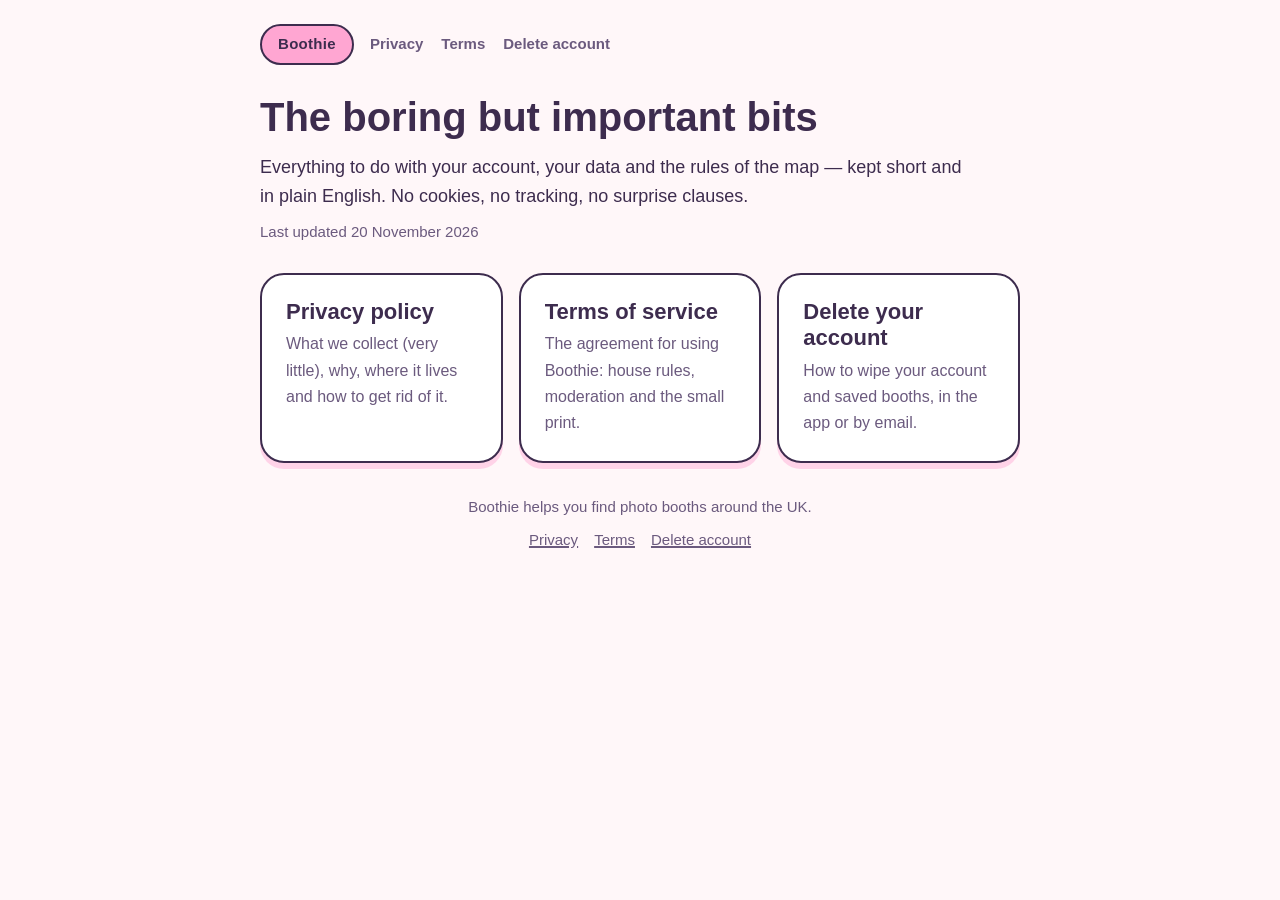
==== index.html @ 8ef52fe8 "Update legal pages" ====
<!doctype html>
<html lang="en-GB">
<head>
<meta charset="utf-8">
<meta name="viewport" content="width=device-width, initial-scale=1">
<title>Boothie — legal &amp; privacy</title>
<meta name="description" content="Boothie's privacy policy, terms of service and account deletion steps — in plain English.">
<link rel="canonical" href="https://boothieapp.co.uk/">
<meta name="theme-color" content="#c9a7f5">
<link rel="stylesheet" href="assets/legal.css">
</head>
<body>
<a class="skip" href="#main">Skip to content</a>
<main id="main">
  <header class="site-header">
    <a class="wordmark" href="./">Boothie</a>
    <nav class="site-nav" aria-label="Legal pages">
      <a href="privacy/">Privacy</a>
      <a href="terms/">Terms</a>
      <a href="delete-account/">Delete account</a>
    </nav>
  </header>

  <h1>The boring but important bits</h1>
  <p class="lede">Everything to do with your account, your data and the rules of the map — kept short and in plain English. No cookies, no tracking, no surprise clauses.</p>
  <p class="updated">Last updated 20 November 2026</p>

  <div class="cards">
    <a class="card" href="privacy/">
      <section>
        <h2>Privacy policy</h2>
        <p>What we collect (very little), why, where it lives and how to get rid of it.</p>
      </section>
    </a>
    <a class="card" href="terms/">
      <section>
        <h2>Terms of service</h2>
        <p>The agreement for using Boothie: house rules, moderation and the small print.</p>
      </section>
    </a>
    <a class="card" href="delete-account/">
      <section>
        <h2>Delete your account</h2>
        <p>How to wipe your account and saved booths, in the app or by email.</p>
      </section>
    </a>
  </div>

  <footer>
    <p>Boothie helps you find photo booths around the UK.</p>
    <nav aria-label="Footer">
      <a href="privacy/">Privacy</a>
      <a href="terms/">Terms</a>
      <a href="delete-account/">Delete account</a>
    </nav>
  </footer>
</main>
</body>
</html>
---- assets/legal.css ----
/* Boothie legal site — shared styles.
   Tokens mirror AGENTS.md "Design Tokens" and ui/theme/Color.kt. Text on a
   pastel fill is ALWAYS charcoal-plum, never white (contrast rule). */

/* Brand fonts, copied from app/src/main/res/font/ so the site needs no
   third-party font CDN (the privacy policy promises exactly that).
   font-display: swap keeps text visible while the 400KB loads. */
@font-face {
  font-family: "Quicksand";
  src: url("fonts/quicksand_variable.ttf") format("truetype");
  font-weight: 300 700;
  font-style: normal;
  font-display: swap;
}
@font-face {
  font-family: "Nunito";
  src: url("fonts/nunito_variable.ttf") format("truetype");
  font-weight: 200 1000;
  font-style: normal;
  font-display: swap;
}

:root {
  color-scheme: light dark;

  --bg: #fff7f9;          /* Cream */
  --surface: #ffffff;
  --text: #3d2c4e;        /* CharcoalPlum */
  --muted: #6b5a7e;       /* PlumMuted */
  --line: #3d2c4e;        /* 2dp plum "sticker" outline */
  --shadow: rgba(255, 166, 210, 0.45);
  --pill: #ffe4f1;        /* BubblegumContainer */
  --pill-text: #3d2c4e;
  --badge: #ffa6d2;       /* Bubblegum */
  --accent: #a8e6cf;      /* Mint */
  --link: #5a4670;
  --note: #f1e7fb;        /* LavenderSoft */
  --todo-bg: #ffe4f1;
  --todo-line: #ff5fa2;   /* HotPink */
}

@media (prefers-color-scheme: dark) {
  :root {
    --bg: #1e1428;        /* Ink */
    --surface: #2a1f3d;   /* PlumSurface */
    --text: #f5eef9;      /* SoftWhite */
    --muted: #d9c7e8;
    --line: #b79cd6;      /* OutlineDark */
    --shadow: rgba(142, 111, 216, 0.3);
    --pill: #3a2b52;      /* PlumVariant */
    --pill-text: #f5eef9;
    --badge: #e57fb4;     /* Rose */
    --accent: #7fc8a9;    /* Sage */
    --link: #d9c7e8;
    --note: #3a2b52;
    --todo-bg: #4a2036;
    --todo-line: #ff7fb5;
  }
}

* { box-sizing: border-box; }

body {
  margin: 0;
  padding: 24px 20px 72px;
  background: var(--bg);
  color: var(--text);
  /* Quicksand + Nunito are self-hosted from assets/fonts - no webfont
     request, so the page never phones a third party. */
  font-family: "Nunito", "Segoe UI", -apple-system, BlinkMacSystemFont, sans-serif;
  font-size: 17px;
  line-height: 1.65;
  -webkit-text-size-adjust: 100%;
}

main { max-width: 760px; margin: 0 auto; }

/* ---- Skip link ------------------------------------------------------- */
.skip {
  position: absolute;
  left: -9999px;
  top: 0;
  padding: 12px 18px;
  background: var(--surface);
  border: 2px solid var(--line);
  border-radius: 999px;
  z-index: 10;
}
.skip:focus { left: 12px; top: 12px; }

/* ---- Header ---------------------------------------------------------- */
.site-header {
  display: flex;
  flex-wrap: wrap;
  align-items: center;
  gap: 12px 16px;
  margin-bottom: 28px;
}
.wordmark {
  display: inline-block;
  padding: 6px 16px;
  border: 2px solid var(--line);
  border-radius: 999px;
  background: var(--badge);
  color: #3d2c4e; /* on-pastel text stays plum in both themes */
  font-family: "Quicksand", "Trebuchet MS", sans-serif;
  font-weight: 700;
  font-size: 15px;
  letter-spacing: 0.02em;
  text-decoration: none;
}
.site-nav { display: flex; flex-wrap: wrap; gap: 6px 18px; font-size: 15px; }
.site-nav a { color: var(--muted); text-decoration: none; font-weight: 700; }
.site-nav a:hover { text-decoration: underline; text-decoration-thickness: 2px; }
.site-nav a[aria-current="page"] { color: var(--text); text-decoration: underline; text-decoration-thickness: 2px; }

/* ---- Headings -------------------------------------------------------- */
h1, h2, h3 {
  font-family: "Quicksand", "Trebuchet MS", sans-serif;
  line-height: 1.2;
  text-wrap: balance;
}
h1 { font-size: clamp(28px, 6vw, 40px); margin: 0 0 12px; }
h2 { font-size: 22px; margin: 0 0 12px; }
h3 { font-size: 18px; margin: 20px 0 6px; }

.lede { margin: 0 0 8px; font-size: 18px; max-width: 40em; }
.updated { margin: 0 0 28px; color: var(--muted); font-size: 15px; }

/* ---- Cards ----------------------------------------------------------- */
section {
  background: var(--surface);
  border: 2px solid var(--line);
  border-radius: 24px;
  padding: 24px;
  margin: 0 0 20px;
  box-shadow: 0 6px 0 var(--shadow);
}

/* ---- Links, lists, tables -------------------------------------------- */
a { color: var(--link); text-decoration-thickness: 2px; }
a:focus-visible,
.wordmark:focus-visible,
.button:focus-visible { outline: 3px solid var(--accent); outline-offset: 3px; }

p { margin: 0 0 14px; }
p:last-child, ul:last-child, ol:last-child, table:last-child { margin-bottom: 0; }
ul, ol { margin: 0 0 14px; padding-left: 22px; }
li + li { margin-top: 6px; }

strong { font-weight: 700; }
.note { font-size: 15px; color: var(--muted); }
.small { font-size: 15px; }

/* Paragraph that starts a sub-topic inside a section. */
.section-note {
  background: var(--note);
  border-radius: 16px;
  padding: 14px 18px;
  font-size: 15px;
}
.section-note p:last-child { margin-bottom: 0; }

table { width: 100%; border-collapse: collapse; font-size: 15px; }
caption { text-align: left; font-size: 15px; color: var(--muted); padding-bottom: 8px; }
th, td { text-align: left; vertical-align: top; padding: 10px 12px; border-bottom: 1px solid var(--line); }
th { font-weight: 700; }
tbody tr:last-child td { border-bottom: 0; }
/* Wide tables scroll rather than squashing on a phone. */
.table-scroll { overflow-x: auto; -webkit-overflow-scrolling: touch; margin: 0 0 14px; }
.table-scroll table { min-width: 520px; }

/* On a phone a 4-column table is unreadable, so each row becomes a stack of
   labelled values instead. Falls back to a scrollable table above 640px. */
@media (max-width: 640px) {
  .table-scroll { overflow-x: visible; }
  .table-scroll table { min-width: 0; }
  .table-stack thead { position: absolute; width: 1px; height: 1px; overflow: hidden; clip-path: inset(50%); }
  .table-stack tr { display: block; padding: 14px 0; border-top: 2px solid var(--line); }
  .table-stack tr:first-child { border-top: 0; padding-top: 0; }
  .table-stack td { display: block; border: 0; padding: 0 0 10px; }
  .table-stack td:last-child { padding-bottom: 0; }
  .table-stack td::before {
    content: attr(data-label);
    display: block;
    font-size: 13px;
    font-weight: 700;
    letter-spacing: 0.04em;
    text-transform: uppercase;
    color: var(--muted);
    margin-bottom: 2px;
  }
}

/* ---- Pills and buttons ----------------------------------------------- */
.pill {
  display: inline-block;
  padding: 2px 10px;
  border-radius: 999px;
  background: var(--accent);
  color: #3d2c4e; /* on-pastel text stays plum in both themes */
  font-size: 14px;
  font-weight: 700;
}

.button {
  display: inline-block;
  margin: 6px 0 10px;
  padding: 14px 28px;
  border: 2px solid #3d2c4e;
  border-radius: 999px;
  /* Lilac + plum in BOTH themes: the brand rule for text on pastel fills. */
  background: #c9a7f5;
  color: #3d2c4e;
  font-weight: 700;
  text-decoration: none;
}

/* ---- Page picker (index only) ---------------------------------------- */
.cards { display: grid; gap: 16px; grid-template-columns: 1fr; }
@media (min-width: 780px) { .cards { grid-template-columns: repeat(3, 1fr); } }
.card { display: block; color: inherit; text-decoration: none; }
.card section { margin: 0; height: 100%; }
.card h2 { margin-bottom: 6px; }
.card p { margin: 0; color: var(--muted); font-size: 16px; }
.card:hover h2, .card:focus-visible h2 { text-decoration: underline; text-decoration-thickness: 2px; }
.card:focus-visible { outline: 3px solid var(--accent); outline-offset: 4px; border-radius: 24px; }

/* ---- Placeholder blocks (must be gone before publishing) ------------- */
.todo {
  background: var(--todo-bg);
  border-left: 4px solid var(--todo-line);
  border-radius: 12px;
  padding: 12px 16px;
  font-size: 15px;
}
.fill { font-weight: 700; text-decoration: underline wavy var(--todo-line); }

/* ---- Footer ---------------------------------------------------------- */
footer {
  margin-top: 32px;
  text-align: center;
  font-size: 15px;
  color: var(--muted);
}
footer p { margin: 0 0 8px; }
footer nav { display: flex; justify-content: center; flex-wrap: wrap; gap: 4px 16px; }
footer a { color: var(--muted); }

/* ---- Print ----------------------------------------------------------- */
@media print {
  :root { --bg: #fff; --surface: #fff; --text: #000; --muted: #333; --line: #999; --shadow: transparent; }
  body { padding: 0; font-size: 11pt; }
  .site-nav, footer nav, .skip, .button { display: none; }
  section { box-shadow: none; border-radius: 0; break-inside: avoid; padding: 0 0 12px; border: 0; }
  a { color: #000; }
  a[href^="http"]::after { content: " (" attr(href) ")"; font-size: 9pt; }
}

@media (prefers-reduced-motion: reduce) {
  * { animation: none !important; transition: none !important; }
}
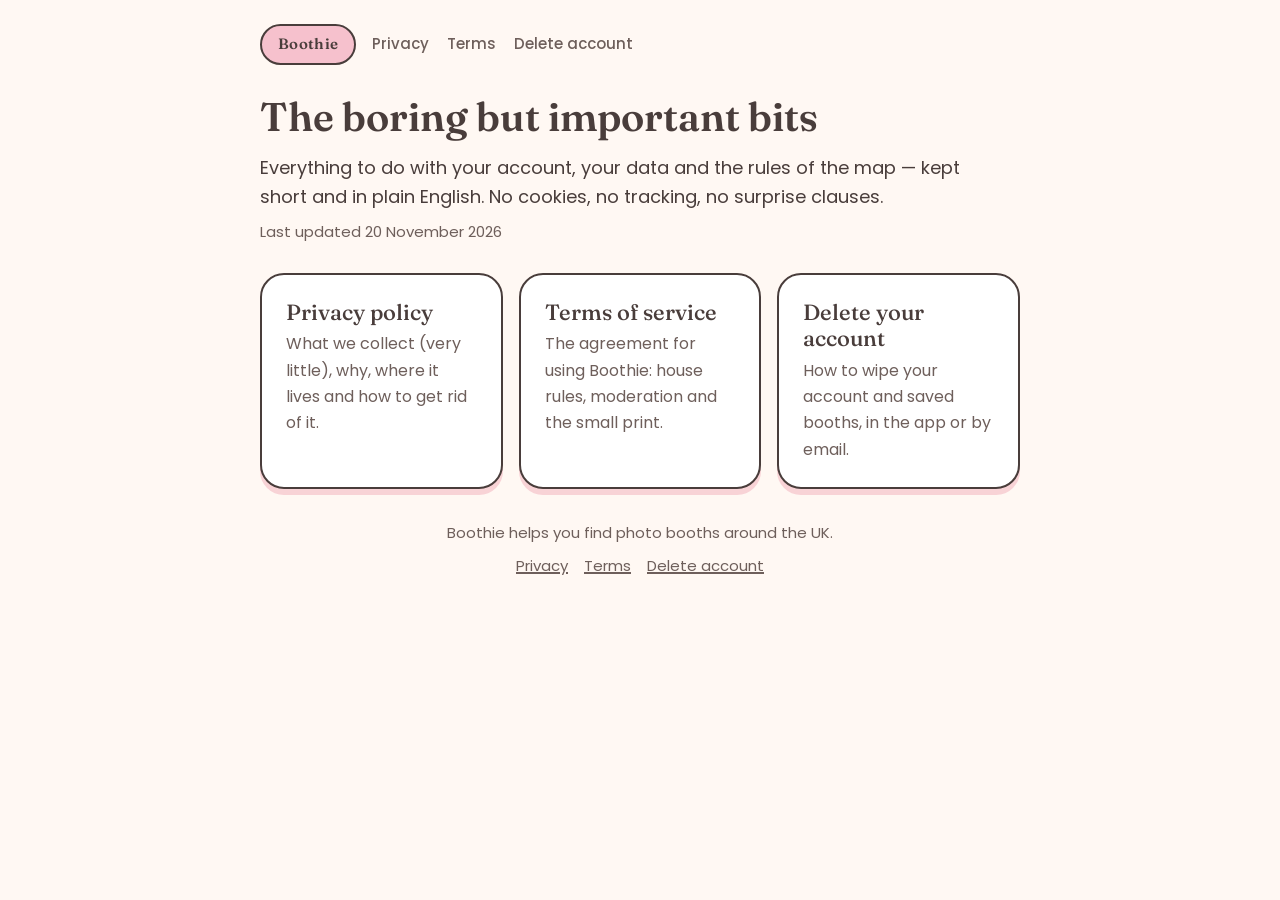
==== commit 822a89f6: "design: retheme to the coral palette with Fraunces + Poppins" ====
--- a/index.html
+++ b/index.html
@@ -6,7 +6,7 @@
 <title>Boothie — legal &amp; privacy</title>
 <meta name="description" content="Boothie's privacy policy, terms of service and account deletion steps — in plain English.">
 <link rel="canonical" href="https://boothieapp.co.uk/">
-<meta name="theme-color" content="#c9a7f5">
+<meta name="theme-color" content="#e98298">
 <link rel="stylesheet" href="assets/legal.css">
 </head>
 <body>
--- a/assets/legal.css
+++ b/assets/legal.css
@@ -1,60 +1,77 @@
 /* Boothie legal site — shared styles.
    Tokens mirror AGENTS.md "Design Tokens" and ui/theme/Color.kt. Text on a
-   pastel fill is ALWAYS charcoal-plum, never white (contrast rule). */
+   pastel fill is ALWAYS espresso, never white (contrast rule). */
 
 /* Brand fonts, copied from app/src/main/res/font/ so the site needs no
    third-party font CDN (the privacy policy promises exactly that).
-   font-display: swap keeps text visible while the 400KB loads. */
+   font-display: swap keeps text visible while the fonts load. */
 @font-face {
-  font-family: "Quicksand";
-  src: url("fonts/quicksand_variable.ttf") format("truetype");
-  font-weight: 300 700;
+  font-family: "Fraunces";
+  src: url("fonts/Fraunces-Variable.ttf") format("truetype");
+  font-weight: 100 900;
   font-style: normal;
   font-display: swap;
 }
 @font-face {
-  font-family: "Nunito";
-  src: url("fonts/nunito_variable.ttf") format("truetype");
-  font-weight: 200 1000;
+  font-family: "Poppins";
+  src: url("fonts/Poppins-Regular.ttf") format("truetype");
+  font-weight: 400;
   font-style: normal;
   font-display: swap;
 }
+@font-face {
+  font-family: "Poppins";
+  src: url("fonts/Poppins-Medium.ttf") format("truetype");
+  font-weight: 500;
+  font-style: normal;
+  font-display: swap;
+}
 
 :root {
   color-scheme: light dark;
 
-  --bg: #fff7f9;          /* Cream */
+  --primary: #e98298;     /* Coral */
+  --on-primary: #3a2e2c;  /* deep espresso on coral: 5.8:1 */
+  --bg: #fff8f3;          /* WarmCream */
   --surface: #ffffff;
-  --text: #3d2c4e;        /* CharcoalPlum */
-  --muted: #6b5a7e;       /* PlumMuted */
-  --line: #3d2c4e;        /* 2dp plum "sticker" outline */
-  --shadow: rgba(255, 166, 210, 0.45);
-  --pill: #ffe4f1;        /* BubblegumContainer */
-  --pill-text: #3d2c4e;
-  --badge: #ffa6d2;       /* Bubblegum */
-  --accent: #a8e6cf;      /* Mint */
-  --link: #5a4670;
-  --note: #f1e7fb;        /* LavenderSoft */
-  --todo-bg: #ffe4f1;
-  --todo-line: #ff5fa2;   /* HotPink */
+  --text: #493d3b;        /* Espresso */
+  --muted: #6e5f5b;       /* EspressoMuted */
+  --line: #493d3b;        /* 2dp espresso "sticker" outline */
+  --shadow: rgba(233, 130, 152, 0.32);
+  --pill: #fff0f3;        /* BabyPink */
+  --pill-text: #493d3b;
+  --badge: #f6c1cd;       /* Blush */
+  --accent: #a8cde5;      /* PowderBlue */
+  --focus: #5f93b8;       /* deeper powder blue: 3:1 on warm cream */
+  --link: #8a4a5a;        /* deep rose: 6.2:1 on warm cream */
+  --on-pastel: #493d3b;   /* text on a pastel fill is always dark */
+  --note: #eaf3fa;        /* powder-blue tint */
+  --todo-bg: #ffe3e8;
+  --todo-line: #c9566f;   /* heart rose */
+  --danger: #b23a4e;      /* error text: 5.5:1 on warm cream */
 }
 
 @media (prefers-color-scheme: dark) {
   :root {
-    --bg: #1e1428;        /* Ink */
-    --surface: #2a1f3d;   /* PlumSurface */
-    --text: #f5eef9;      /* SoftWhite */
-    --muted: #d9c7e8;
-    --line: #b79cd6;      /* OutlineDark */
-    --shadow: rgba(142, 111, 216, 0.3);
-    --pill: #3a2b52;      /* PlumVariant */
-    --pill-text: #f5eef9;
-    --badge: #e57fb4;     /* Rose */
-    --accent: #7fc8a9;    /* Sage */
-    --link: #d9c7e8;
-    --note: #3a2b52;
-    --todo-bg: #4a2036;
-    --todo-line: #ff7fb5;
+    --primary: #f094a8;   /* CoralLight */
+    --on-primary: #211e20; /* Ink on coral light: 7.5:1 */
+    --bg: #211e20;        /* Ink */
+    --surface: #30292c;   /* EspressoSurface */
+    --text: #fff1ed;      /* SoftWhite */
+    --muted: #d8c7c4;
+    --line: #625258;      /* OutlineDark */
+    --shadow: rgba(240, 148, 168, 0.18);
+    --pill: #3a3134;      /* EspressoVariant */
+    --pill-text: #fff1ed;
+    --badge: #f094a8;     /* CoralLight */
+    --accent: #9cc5e0;    /* PowderBlueLight */
+    --focus: #9cc5e0;
+    --link: #f0b8c4;
+    --on-pastel: #493d3b;
+    --note: #26343d;
+    --todo-bg: #4a2530;
+    --todo-line: #f094a8;
+    --danger: #ffa8b4;    /* error text: high contrast on ink */
   }
 }
 
@@ -65,9 +82,9 @@
   padding: 24px 20px 72px;
   background: var(--bg);
   color: var(--text);
-  /* Quicksand + Nunito are self-hosted from assets/fonts - no webfont
+  /* Fraunces + Poppins are self-hosted from assets/fonts - no webfont
      request, so the page never phones a third party. */
-  font-family: "Nunito", "Segoe UI", -apple-system, BlinkMacSystemFont, sans-serif;
+  font-family: "Poppins", "Segoe UI", -apple-system, BlinkMacSystemFont, sans-serif;
   font-size: 17px;
   line-height: 1.65;
   -webkit-text-size-adjust: 100%;
@@ -102,27 +119,27 @@
   border: 2px solid var(--line);
   border-radius: 999px;
   background: var(--badge);
-  color: #3d2c4e; /* on-pastel text stays plum in both themes */
-  font-family: "Quicksand", "Trebuchet MS", sans-serif;
-  font-weight: 700;
+  color: var(--on-pastel); /* on-pastel text stays dark in both themes */
+  font-family: "Fraunces", "Trebuchet MS", serif;
+  font-weight: 600;
   font-size: 15px;
   letter-spacing: 0.02em;
   text-decoration: none;
 }
 .site-nav { display: flex; flex-wrap: wrap; gap: 6px 18px; font-size: 15px; }
-.site-nav a { color: var(--muted); text-decoration: none; font-weight: 700; }
+.site-nav a { color: var(--muted); text-decoration: none; font-weight: 500; }
 .site-nav a:hover { text-decoration: underline; text-decoration-thickness: 2px; }
 .site-nav a[aria-current="page"] { color: var(--text); text-decoration: underline; text-decoration-thickness: 2px; }
 
 /* ---- Headings -------------------------------------------------------- */
 h1, h2, h3 {
-  font-family: "Quicksand", "Trebuchet MS", sans-serif;
+  font-family: "Fraunces", "Trebuchet MS", serif;
   line-height: 1.2;
   text-wrap: balance;
 }
-h1 { font-size: clamp(28px, 6vw, 40px); margin: 0 0 12px; }
-h2 { font-size: 22px; margin: 0 0 12px; }
-h3 { font-size: 18px; margin: 20px 0 6px; }
+h1 { font-size: clamp(28px, 6vw, 40px); margin: 0 0 12px; font-weight: 600; }
+h2 { font-size: 22px; margin: 0 0 12px; font-weight: 500; }
+h3 { font-size: 18px; margin: 20px 0 6px; font-weight: 500; }
 
 .lede { margin: 0 0 8px; font-size: 18px; max-width: 40em; }
 .updated { margin: 0 0 28px; color: var(--muted); font-size: 15px; }
@@ -141,7 +158,7 @@
 a { color: var(--link); text-decoration-thickness: 2px; }
 a:focus-visible,
 .wordmark:focus-visible,
-.button:focus-visible { outline: 3px solid var(--accent); outline-offset: 3px; }
+.button:focus-visible { outline: 3px solid var(--focus); outline-offset: 3px; }
 
 p { margin: 0 0 14px; }
 p:last-child, ul:last-child, ol:last-child, table:last-child { margin-bottom: 0; }
@@ -198,23 +215,121 @@
   padding: 2px 10px;
   border-radius: 999px;
   background: var(--accent);
-  color: #3d2c4e; /* on-pastel text stays plum in both themes */
+  color: var(--on-pastel); /* on-pastel text stays dark in both themes */
   font-size: 14px;
-  font-weight: 700;
+  font-weight: 500;
 }
 
 .button {
   display: inline-block;
   margin: 6px 0 10px;
   padding: 14px 28px;
-  border: 2px solid #3d2c4e;
-  border-radius: 999px;
-  /* Lilac + plum in BOTH themes: the brand rule for text on pastel fills. */
-  background: #c9a7f5;
-  color: #3d2c4e;
-  font-weight: 700;
+  border: 2px solid var(--line);
+  border-radius: 999px;
+  /* Coral + espresso in BOTH themes: the brand rule for text on pastel fills. */
+  background: var(--primary);
+  color: var(--on-primary);
+  font-weight: 500;
   text-decoration: none;
 }
+
+/* ---- Survey form (research page) ------------------------------------- */
+/* Native radios, checkboxes and textarea with brand chrome: a real control
+   keeps platform keyboard + screen-reader behaviour, the 2dp espresso outline and
+   the 48dp target are ours. Nothing here runs unless the page asks for it. */
+[hidden] { display: none !important; }
+
+fieldset { border: 0; margin: 0 0 22px; padding: 0; }
+fieldset:last-of-type { margin-bottom: 0; }
+
+legend {
+  max-width: 100%;
+  margin: 0 0 10px;
+  padding: 0;
+  font-family: "Fraunces", "Trebuchet MS", serif;
+  font-size: 18px;
+  font-weight: 500;
+  line-height: 1.35;
+}
+
+.q-num {
+  display: inline-block;
+  min-width: 24px;
+  margin-right: 6px;
+  padding: 1px 8px;
+  border-radius: 999px;
+  background: var(--badge);
+  color: var(--on-pastel); /* on-pastel text stays dark in both themes */
+  font-size: 14px;
+  text-align: center;
+  vertical-align: 2px;
+}
+
+.opts { display: grid; gap: 8px; }
+@media (min-width: 620px) { .opts { grid-template-columns: 1fr 1fr; } }
+
+.opt {
+  display: flex;
+  align-items: flex-start;
+  gap: 10px;
+  min-height: 48px;
+  padding: 11px 14px;
+  border: 2px solid var(--line);
+  border-radius: 16px;
+  background: var(--surface);
+  font-size: 16px;
+  line-height: 1.4;
+  cursor: pointer;
+}
+.opt:hover { background: var(--note); }
+.opt input {
+  flex: none;
+  width: 20px;
+  height: 20px;
+  margin: 2px 0 0;
+  accent-color: var(--primary);
+}
+/* :has keeps the checked state on the whole tile. The input itself still
+   reports its state to assistive tech — this is decoration only. */
+.opt:has(input:checked) { background: var(--pill); }
+.opt:has(input:focus-visible) { outline: 3px solid var(--focus); outline-offset: 2px; }
+.opt:has(input:disabled) { background: var(--surface); cursor: default; }
+.opt input:disabled ~ span { opacity: 0.5; }
+
+textarea {
+  width: 100%;
+  padding: 12px 14px;
+  border: 2px solid var(--line);
+  border-radius: 16px;
+  background: var(--surface);
+  color: var(--text);
+  font: inherit;
+  resize: vertical;
+}
+textarea:focus-visible { outline: 3px solid var(--focus); outline-offset: 2px; }
+
+/* Honeypot: off-screen but still a real field, so a naive bot fills it in. */
+.hp {
+  position: absolute;
+  left: -9999px;
+  width: 1px;
+  height: 1px;
+  overflow: hidden;
+}
+
+.visually-hidden {
+  position: absolute;
+  width: 1px;
+  height: 1px;
+  overflow: hidden;
+  clip-path: inset(50%);
+  white-space: nowrap;
+}
+
+button { font: inherit; cursor: pointer; }
+.button:disabled { opacity: 0.55; cursor: not-allowed; }
+.note.counter { margin: 6px 0 0; text-align: right; }
+.note.error { color: var(--danger); font-weight: 700; }
 
 /* ---- Page picker (index only) ---------------------------------------- */
 .cards { display: grid; gap: 16px; grid-template-columns: 1fr; }
@@ -224,7 +339,7 @@
 .card h2 { margin-bottom: 6px; }
 .card p { margin: 0; color: var(--muted); font-size: 16px; }
 .card:hover h2, .card:focus-visible h2 { text-decoration: underline; text-decoration-thickness: 2px; }
-.card:focus-visible { outline: 3px solid var(--accent); outline-offset: 4px; border-radius: 24px; }
+.card:focus-visible { outline: 3px solid var(--focus); outline-offset: 4px; border-radius: 24px; }
 
 /* ---- Placeholder blocks (must be gone before publishing) ------------- */
 .todo {
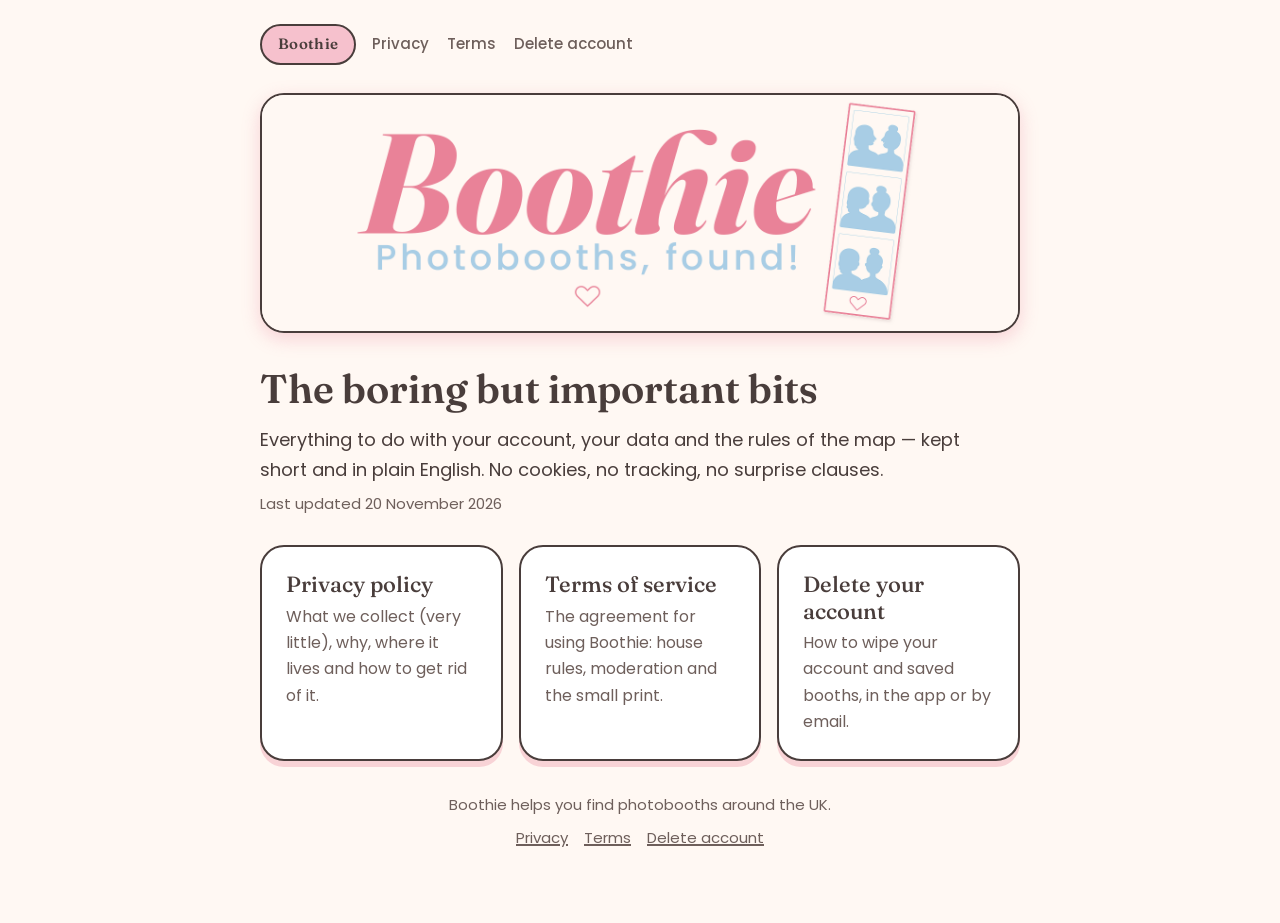
==== commit 32dbedd1: "Update legal pages" ====
--- a/index.html
+++ b/index.html
@@ -7,7 +7,9 @@
 <meta name="description" content="Boothie's privacy policy, terms of service and account deletion steps — in plain English.">
 <link rel="canonical" href="https://boothieapp.co.uk/">
 <meta name="theme-color" content="#e98298">
-<link rel="stylesheet" href="assets/legal.css">
+<!-- ?v= busts the browser's cached copy so a retheme is visible on the next
+     reload (GitHub Pages serves the CSS with a 10-minute max-age). -->
+<link rel="stylesheet" href="assets/legal.css?v=20261127a">
 </head>
 <body>
 <a class="skip" href="#main">Skip to content</a>
@@ -20,6 +22,8 @@
       <a href="delete-account/">Delete account</a>
     </nav>
   </header>
+
+  <img class="hero" src="assets/boothie-banner.png" alt="Boothie — photobooths, found!" width="1600" height="500">
 
   <h1>The boring but important bits</h1>
   <p class="lede">Everything to do with your account, your data and the rules of the map — kept short and in plain English. No cookies, no tracking, no surprise clauses.</p>
@@ -47,7 +51,7 @@
   </div>
 
   <footer>
-    <p>Boothie helps you find photo booths around the UK.</p>
+    <p>Boothie helps you find photobooths around the UK.</p>
     <nav aria-label="Footer">
       <a href="privacy/">Privacy</a>
       <a href="terms/">Terms</a>
--- a/assets/legal.css
+++ b/assets/legal.css
@@ -1,6 +1,9 @@
 /* Boothie legal site — shared styles.
    Tokens mirror AGENTS.md "Design Tokens" and ui/theme/Color.kt. Text on a
-   pastel fill is ALWAYS espresso, never white (contrast rule). */
+   pastel fill is ALWAYS espresso, never white (contrast rule).
+   LIGHT-ONLY by owner decision (25 Nov 2026): system dark mode is deliberately
+   ignored so every visitor sees the cream/coral pastel brand. The app keeps its
+   tuned dark theme; this small site does not. */
 
 /* Brand fonts, copied from app/src/main/res/font/ so the site needs no
    third-party font CDN (the privacy policy promises exactly that).
@@ -28,7 +31,7 @@
 }
 
 :root {
-  color-scheme: light dark;
+  color-scheme: light; /* light-only: never let the UA paint dark controls */
 
   --primary: #e98298;     /* Coral */
   --on-primary: #3a2e2c;  /* deep espresso on coral: 5.8:1 */
@@ -51,29 +54,9 @@
   --danger: #b23a4e;      /* error text: 5.5:1 on warm cream */
 }
 
-@media (prefers-color-scheme: dark) {
-  :root {
-    --primary: #f094a8;   /* CoralLight */
-    --on-primary: #211e20; /* Ink on coral light: 7.5:1 */
-    --bg: #211e20;        /* Ink */
-    --surface: #30292c;   /* EspressoSurface */
-    --text: #fff1ed;      /* SoftWhite */
-    --muted: #d8c7c4;
-    --line: #625258;      /* OutlineDark */
-    --shadow: rgba(240, 148, 168, 0.18);
-    --pill: #3a3134;      /* EspressoVariant */
-    --pill-text: #fff1ed;
-    --badge: #f094a8;     /* CoralLight */
-    --accent: #9cc5e0;    /* PowderBlueLight */
-    --focus: #9cc5e0;
-    --link: #f0b8c4;
-    --on-pastel: #493d3b;
-    --note: #26343d;
-    --todo-bg: #4a2530;
-    --todo-line: #f094a8;
-    --danger: #ffa8b4;    /* error text: high contrast on ink */
-  }
-}
+/* No dark-mode block: the site is light-only (see the header comment). The
+   dark tokens live on in the app's ui/theme/Color.kt if they are ever needed
+   here again. */
 
 * { box-sizing: border-box; }
 
@@ -130,6 +113,22 @@
 .site-nav a { color: var(--muted); text-decoration: none; font-weight: 500; }
 .site-nav a:hover { text-decoration: underline; text-decoration-thickness: 2px; }
 .site-nav a[aria-current="page"] { color: var(--text); text-decoration: underline; text-decoration-thickness: 2px; }
+
+/* ---- Hero banner ------------------------------------------------------ */
+/* The brand banner (assets/boothie-banner.png; master artwork lives at
+   design/boothie_banner.png). Used on the hub and the research page — the
+   legal pages stay text-only. Sticker styling like every other surface:
+   2px espresso outline + soft coral shadow; the artwork's own cream matches
+   the page background, so it reads as a peeled-on sticker, not a photo. */
+.hero {
+  display: block;
+  width: 100%;
+  height: auto;
+  margin: 0 0 32px;
+  border: 2px solid var(--line);
+  border-radius: 24px;
+  box-shadow: 0 6px 18px var(--shadow);
+}
 
 /* ---- Headings -------------------------------------------------------- */
 h1, h2, h3 {
